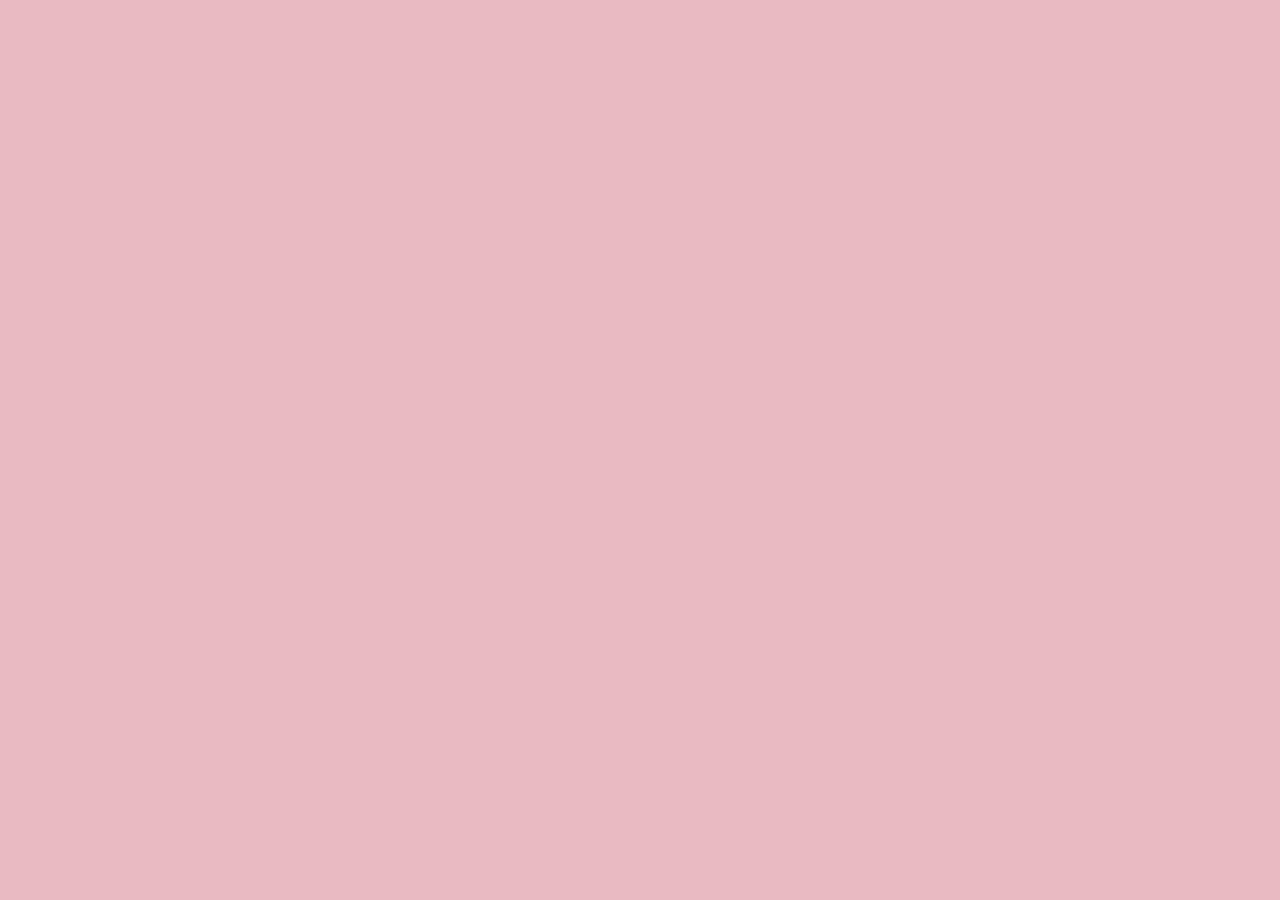
==== homepage.html @ 8cccc564 ":přidána homepage, tvoji jsme prejmenovala na vystavy a tu zkopirovala i pro kurzy. Upravila jsem tr" ====
<!DOCTYPE html>
<html lang="cz">
  <head>
    <meta charset="UTF-8" />
    <meta http-equiv="X-UA-Compatible" content="IE=edge" />
    <meta name="viewport" content="width=device-width, initial-scale=1.0" />
    <title>Domů</title>
    <link rel="stylesheet" href="style.css" />
  </head>
  <body>
    <div class="container--homepage"></div>
  </body>
</html>
---- style.css ----
html {
  box-sizing: border-box;
}

*,
::after,
::before {
  box-sizing: inherit;
}

body {
  background-color: rgb(233, 184, 192);
  min-height: 100vh;
  margin: 0;
}

.container--vystavy,
.container--kurzy {
  max-width: 320px;
  width: 100%;
  margin: 30px auto;
  /* margin-left: auto;
  margin-right: auto; */
  background-color: #fcfcfc;
  box-shadow: 0 14px 28px rgb(0 0 0 / 25%), 0 10px 10px rgb(0 0 0 / 22%);
  border-radius: 15px;
  height: 550px;
}
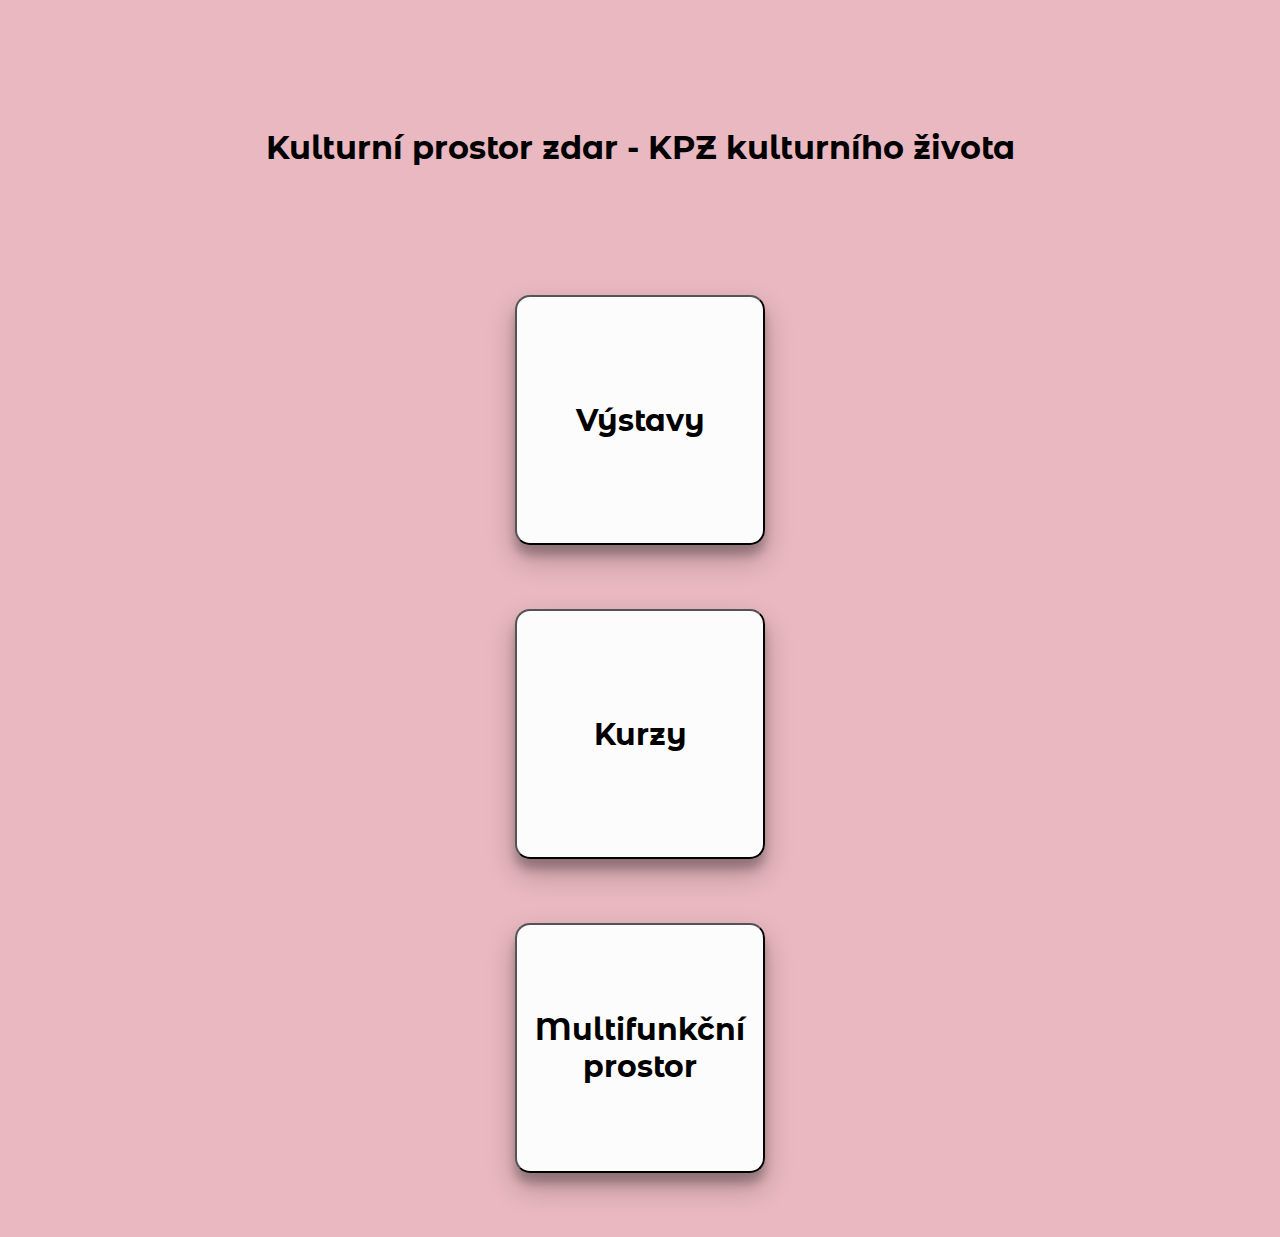
==== commit 9ef95a00: ":pridani google fonts, zakladni stylovani homepage" ====
--- a/homepage.html
+++ b/homepage.html
@@ -4,10 +4,22 @@
     <meta charset="UTF-8" />
     <meta http-equiv="X-UA-Compatible" content="IE=edge" />
     <meta name="viewport" content="width=device-width, initial-scale=1.0" />
+    <link rel="preconnect" href="https://fonts.gstatic.com" />
+    <link
+      href="https://fonts.googleapis.com/css2?family=Montserrat+Alternates:wght@400;700&display=swap"
+      rel="stylesheet"
+    />
     <title>Domů</title>
     <link rel="stylesheet" href="style.css" />
   </head>
   <body>
-    <div class="container--homepage"></div>
+    <div class="container--homepage">
+      <h1>Kulturní prostor zdar - KPZ kulturního života</h1>
+      <div class="components">
+        <button class="vystavy">Výstavy</button>
+        <button class="kurzy">Kurzy</button>
+        <button class="prostor">Multifunkční prostor</button>
+      </div>
+    </div>
   </body>
 </html>
--- a/style.css
+++ b/style.css
@@ -26,3 +26,30 @@
   border-radius: 15px;
   height: 550px;
 }
+
+h1 {
+  font-family: 'Montserrat Alternates', sans-serif;
+  text-align: center;
+  margin-top: 10%;
+}
+
+.components {
+  display: flex;
+  flex-direction: column;
+  align-items: center;
+  margin-top: 10%;
+}
+
+.vystavy,
+.kurzy,
+.prostor {
+  font-family: 'Montserrat Alternates', sans-serif;
+  font-weight: bold;
+  font-size: 30px;
+  width: 250px;
+  height: 250px;
+  background-color: #fcfcfc;
+  box-shadow: 0 14px 28px rgb(0 0 0 / 25%), 0 10px 10px rgb(0 0 0 / 22%);
+  border-radius: 15px;
+  margin-bottom: 5%;
+}
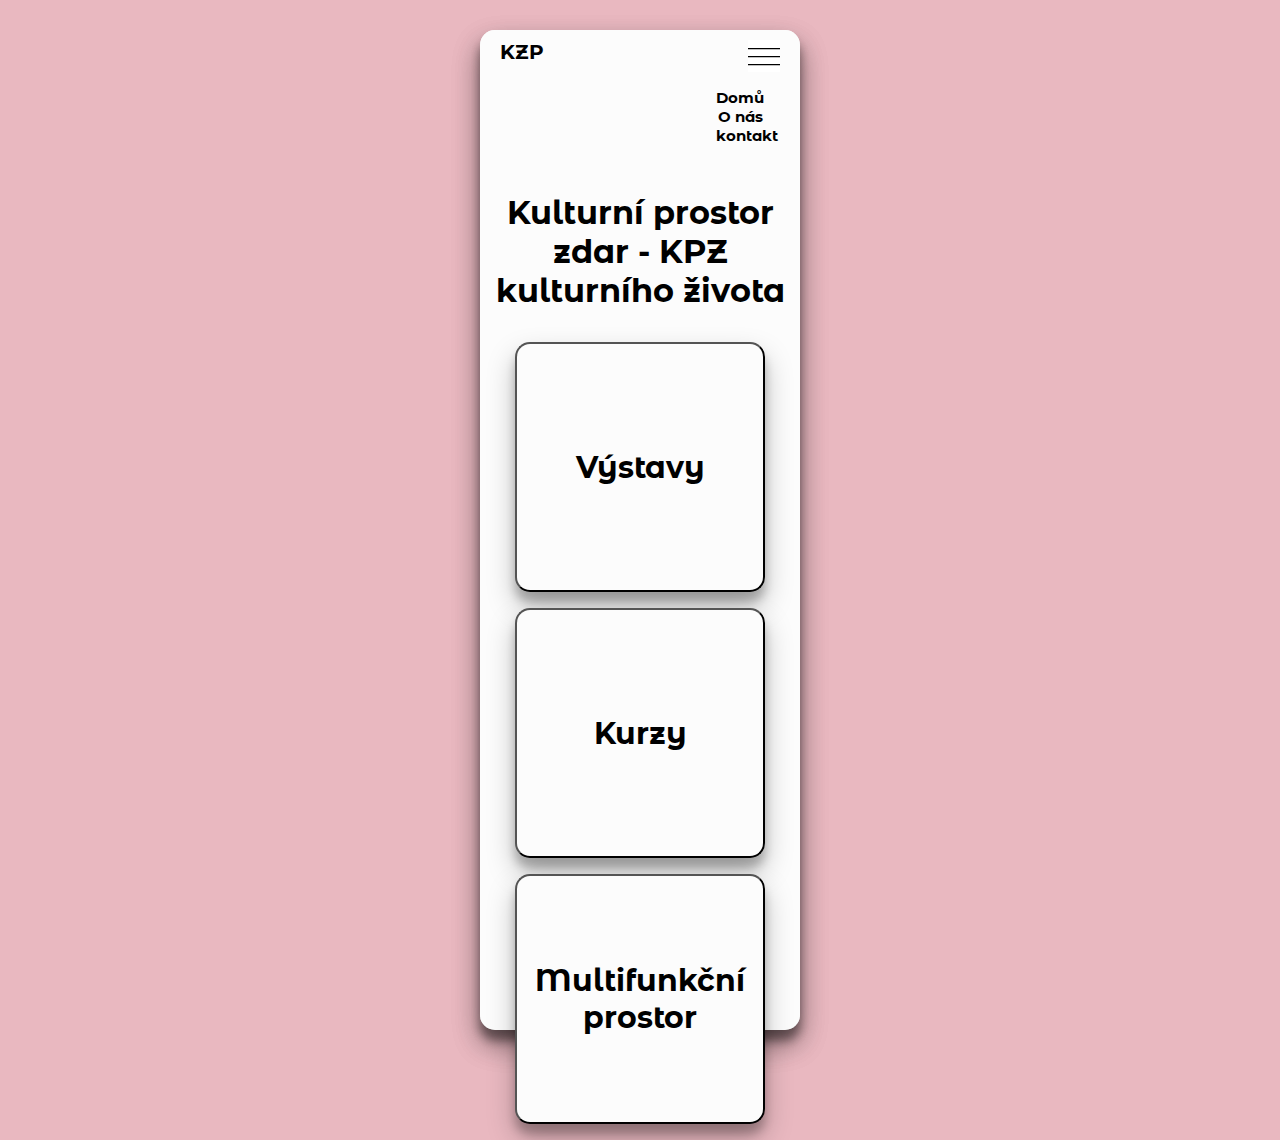
==== commit 82c05445: "Navigace pro mobil" ====
--- a/homepage.html
+++ b/homepage.html
@@ -14,6 +14,18 @@
   </head>
   <body>
     <div class="container--homepage">
+      <div class="container--vystavy">
+        <div class="navigation">
+          <div class="navigation-name">KZP</div>
+          <div class="navigation-card">
+            <button id="navigation-button" class="navigation-button"></button>
+            <nav class="nav" class="navigation-closed">
+              <a href="">Domů</a>
+              <a href="">O nás</a>
+              <a href="">kontakt</a>
+            </nav>
+          </div>
+        </div>
       <h1>Kulturní prostor zdar - KPZ kulturního života</h1>
       <div class="components">
         <button class="vystavy">Výstavy</button>
@@ -21,5 +33,6 @@
         <button class="prostor">Multifunkční prostor</button>
       </div>
     </div>
+    <script src="index.jsx"></script>
   </body>
 </html>
--- a/style.css
+++ b/style.css
@@ -12,19 +12,19 @@
   background-color: rgb(233, 184, 192);
   min-height: 100vh;
   margin: 0;
+  font-family: 'Montserrat Alternates', sans-serif;
 }
 
+.container--homepage,
 .container--vystavy,
 .container--kurzy {
   max-width: 320px;
   width: 100%;
   margin: 30px auto;
-  /* margin-left: auto;
-  margin-right: auto; */
   background-color: #fcfcfc;
   box-shadow: 0 14px 28px rgb(0 0 0 / 25%), 0 10px 10px rgb(0 0 0 / 22%);
   border-radius: 15px;
-  height: 550px;
+  height: 1000px;
 }
 
 h1 {
@@ -53,3 +53,62 @@
   border-radius: 15px;
   margin-bottom: 5%;
 }
+
+@media screen and (min-width: 850px) {
+  .components {
+    display: flex;
+    flex-direction: row;
+    flex-wrap: wrap;
+    justify-content: space-around;
+  }
+}
+
+/* ------------------Navigace----------------- */
+
+.navigation {
+  display:flex;
+  justify-content: space-between;
+  margin-left: 20px;
+  margin-right: 20px;
+}
+
+.navigation-card {
+  display: flex;
+  flex-direction: column;
+  align-items: flex-end;
+}
+
+.navigation-name {
+  margin-top: 10px;
+  font-size: 20px;
+  font-weight: bold
+}
+
+a {
+  display: block;
+  text-decoration: none;
+  color: black;
+  font-weight: bold;
+  font-size:15px;
+}
+
+.nav {
+  width: 5rem;
+  padding: 1rem;
+  text-align: center;
+}
+.navigation-button {
+  background-image: url('img/Navigace/iconmonstr-menu-thin.png');
+  background-color:transparent;
+  background-size: contain;
+  border:none;
+  width: 2rem;
+  height: 2rem;
+  margin-top: 10px;
+}
+
+.navigation-closed {
+  display: none;
+}
+
+
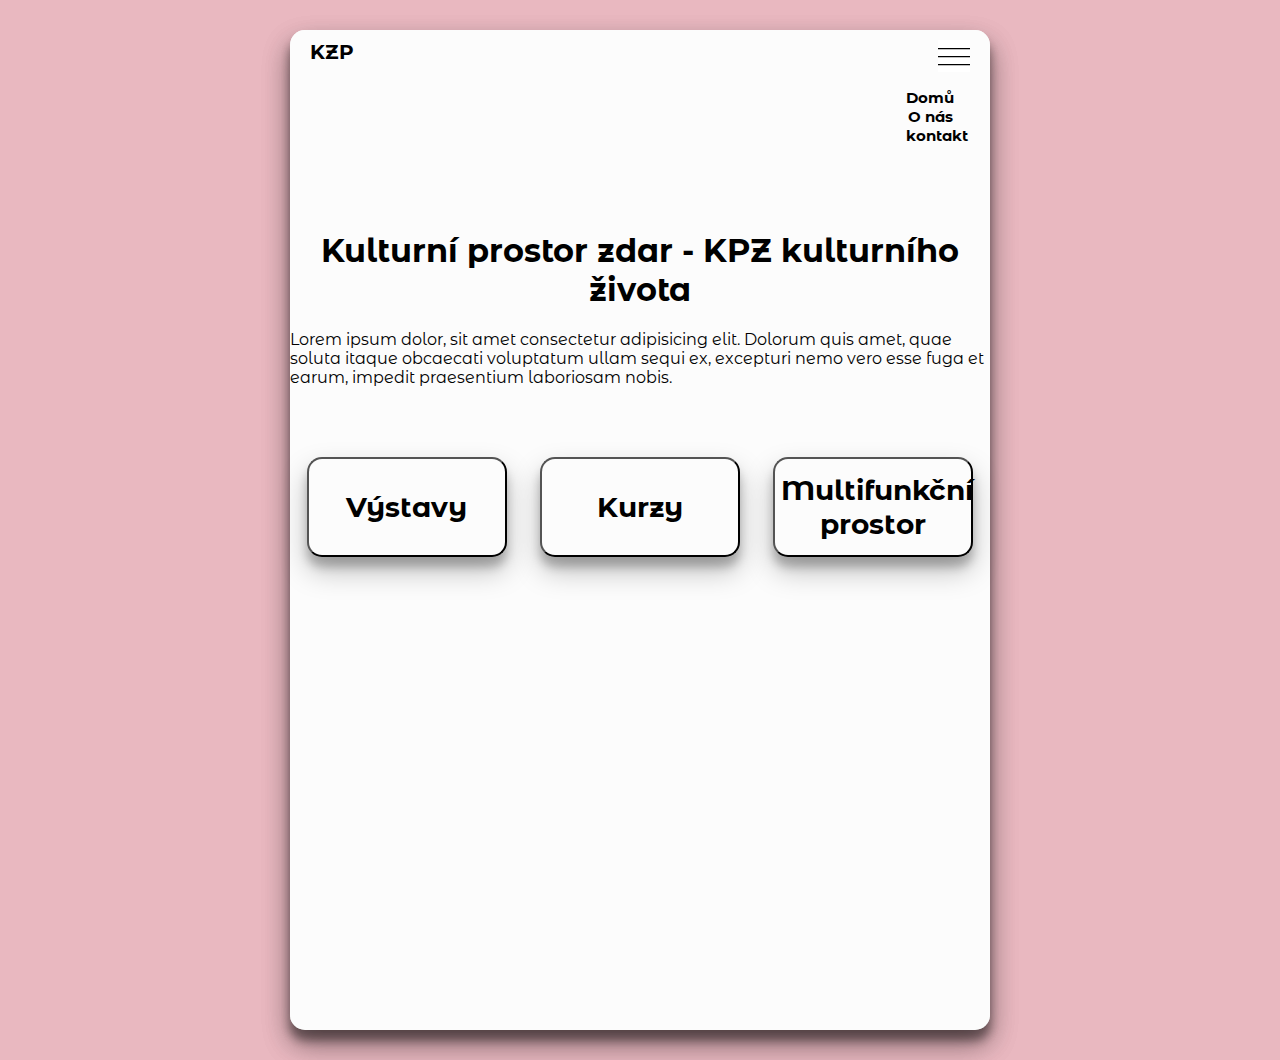
==== commit 9734e224: "Úprava homepage" ====
--- a/homepage.html
+++ b/homepage.html
@@ -27,6 +27,7 @@
           </div>
         </div>
       <h1>Kulturní prostor zdar - KPZ kulturního života</h1>
+      <p>Lorem ipsum dolor, sit amet consectetur adipisicing elit. Dolorum quis amet, quae soluta itaque obcaecati voluptatum ullam sequi ex, excepturi nemo vero esse fuga et earum, impedit praesentium laboriosam nobis.</p>
       <div class="components">
         <button class="vystavy">Výstavy</button>
         <button class="kurzy">Kurzy</button>
--- a/style.css
+++ b/style.css
@@ -45,22 +45,28 @@
 .prostor {
   font-family: 'Montserrat Alternates', sans-serif;
   font-weight: bold;
-  font-size: 30px;
-  width: 250px;
-  height: 250px;
+  font-size: 28px;
+  width: 200px;
+  height: 100px;
   background-color: #fcfcfc;
   box-shadow: 0 14px 28px rgb(0 0 0 / 25%), 0 10px 10px rgb(0 0 0 / 22%);
   border-radius: 15px;
   margin-bottom: 5%;
 }
 
-@media screen and (min-width: 850px) {
+@media (min-width: 850px) {
+  .container--vystavy,
+  .container--homepage {
+    max-width: 700px;
+  }
+
   .components {
     display: flex;
     flex-direction: row;
     flex-wrap: wrap;
     justify-content: space-around;
-  }
+  } 
+  
 }
 
 /* ------------------Navigace----------------- */
@@ -111,4 +117,15 @@
   display: none;
 }
 
+/* -------------------Výstavy---------------- */
+.exhibiton-card {
+  margin-left: 20px;
+  margin-right: 20px;
+  border: 1px solid rgb(209, 206, 206);
+  margin-bottom: 10px;
+}
 
+.exhibition-card__author {
+  display: block;
+}
+
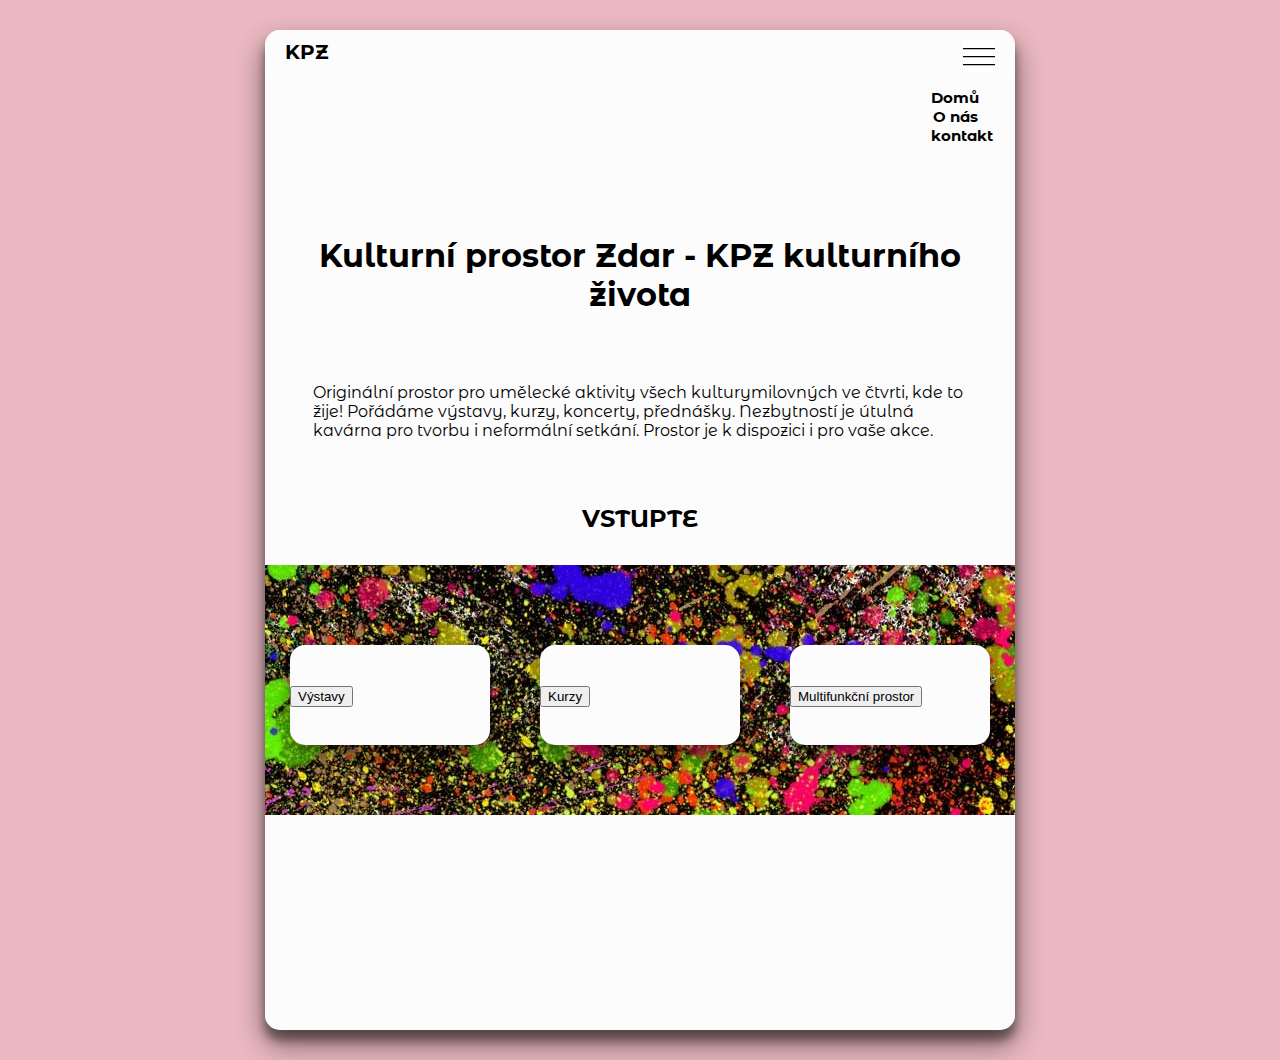
==== commit 71a862f0: ":nastylovani homepage, pridani odkazy, tvorba prazdnych stranek pro odkazy" ====
--- a/homepage.html
+++ b/homepage.html
@@ -16,23 +16,26 @@
     <div class="container--homepage">
       <div class="container--vystavy">
         <div class="navigation">
-          <div class="navigation-name">KZP</div>
+          <div class="navigation-name">KPZ</div>
           <div class="navigation-card">
             <button id="navigation-button" class="navigation-button"></button>
             <nav class="nav" class="navigation-closed">
-              <a href="">Domů</a>
-              <a href="">O nás</a>
-              <a href="">kontakt</a>
+              <a href="homepage.html">Domů</a>
+              <a href="onas.html">O nás</a>
+              <a href="kontakt.html">kontakt</a>
             </nav>
           </div>
         </div>
-      <h1>Kulturní prostor zdar - KPZ kulturního života</h1>
-      <p>Lorem ipsum dolor, sit amet consectetur adipisicing elit. Dolorum quis amet, quae soluta itaque obcaecati voluptatum ullam sequi ex, excepturi nemo vero esse fuga et earum, impedit praesentium laboriosam nobis.</p>
+      <h1>Kulturní prostor Zdar - KPZ kulturního života</h1>
+      <p>Originální prostor pro umělecké aktivity všech kulturymilovných ve čtvrti, kde to žije! Pořádáme výstavy, kurzy, koncerty, přednášky. Nezbytností je útulná kavárna pro tvorbu i neformální setkání. Prostor je k dispozici i pro vaše akce. </p>
+    <h2>VSTUPTE</h2>
+      <div class="pozadi">
       <div class="components">
-        <button class="vystavy">Výstavy</button>
-        <button class="kurzy">Kurzy</button>
-        <button class="prostor">Multifunkční prostor</button>
+        <a class="vystavy" href="vystavy.html"><button>Výstavy</button></a>
+        <a class="kurzy" href="kurzy.html"><button>Kurzy</button></a>
+        <a class="prostor" href="prostor.html"><button>Multifunkční prostor</button></a>
       </div>
+    </div>
     </div>
     <script src="index.jsx"></script>
   </body>
--- a/style.css
+++ b/style.css
@@ -31,15 +31,30 @@
   font-family: 'Montserrat Alternates', sans-serif;
   text-align: center;
   margin-top: 10%;
+  padding: 0 1rem;
+}
+
+h2 {
+  text-align: center;
+  margin-top: 0;
+  margin-bottom: 0;
+}
+
+p {
+  padding: 3rem;
 }
 
 .components {
   display: flex;
   flex-direction: column;
   align-items: center;
-  margin-top: 10%;
+  margin-top: 2rem;
 }
 
+.components a {
+  padding-top: 1.8rem;
+  margin-top: 5rem;
+}
 .vystavy,
 .kurzy,
 .prostor {
@@ -51,13 +66,23 @@
   background-color: #fcfcfc;
   box-shadow: 0 14px 28px rgb(0 0 0 / 25%), 0 10px 10px rgb(0 0 0 / 22%);
   border-radius: 15px;
-  margin-bottom: 5%;
+}
+
+.pozadi {
+  height: 250px;
+  background-image: url(./img/Jackson01.jpg);
+  background-repeat: no-repeat;
+  background-position: center;
 }
 
 @media (min-width: 850px) {
   .container--vystavy,
   .container--homepage {
-    max-width: 700px;
+    max-width: 750px;
+  }
+
+  .exhibition-container {
+    display: flex;
   }
 
   .components {
@@ -65,14 +90,13 @@
     flex-direction: row;
     flex-wrap: wrap;
     justify-content: space-around;
-  } 
-  
+  }
 }
 
 /* ------------------Navigace----------------- */
 
 .navigation {
-  display:flex;
+  display: flex;
   justify-content: space-between;
   margin-left: 20px;
   margin-right: 20px;
@@ -87,7 +111,7 @@
 .navigation-name {
   margin-top: 10px;
   font-size: 20px;
-  font-weight: bold
+  font-weight: bold;
 }
 
 a {
@@ -95,7 +119,7 @@
   text-decoration: none;
   color: black;
   font-weight: bold;
-  font-size:15px;
+  font-size: 15px;
 }
 
 .nav {
@@ -105,9 +129,9 @@
 }
 .navigation-button {
   background-image: url('img/Navigace/iconmonstr-menu-thin.png');
-  background-color:transparent;
+  background-color: transparent;
   background-size: contain;
-  border:none;
+  border: none;
   width: 2rem;
   height: 2rem;
   margin-top: 10px;
@@ -118,14 +142,20 @@
 }
 
 /* -------------------Výstavy---------------- */
+
+/*
+.exhibition-container {
+  tady musi neco byt, jinak to haze chybu, dala jsem to do komentu
+}
+*/
+
 .exhibiton-card {
+  max-width: 280px;
   margin-left: 20px;
   margin-right: 20px;
   border: 1px solid rgb(209, 206, 206);
-  margin-bottom: 10px;
 }
 
 .exhibition-card__author {
   display: block;
 }
-
